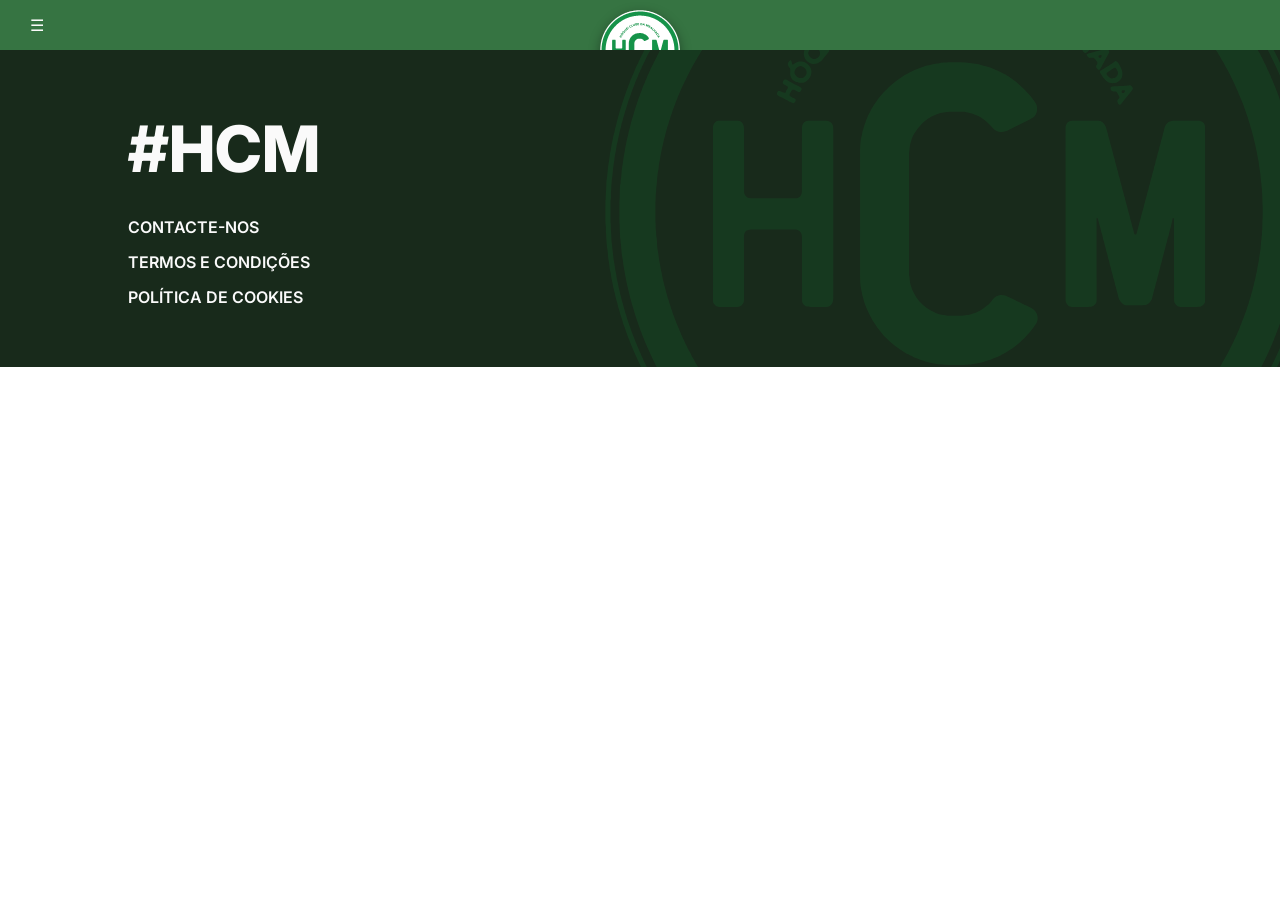
==== games.html @ f508dff7 "Organize project folders, add new games html, and fix next match button - Restructure source files i" ====
<!DOCTYPE html>
<html lang="en">
<head>
  <meta charset="UTF-8">
  <meta name="viewport" content="width=device-width, initial-scale=1.0">
  <title>HC Mealhada - Games</title>
  <link rel="preconnect" href="https://fonts.googleapis.com">
  <link rel="preconnect" href="https://fonts.gstatic.com" crossorigin>
  <link href="https://fonts.googleapis.com/css2?family=Inter:ital,wght@0,300;0,400;0,600;0,700;0,800&display=swap" rel="stylesheet">
  <link rel="stylesheet" href="css/general.css">
  <link rel="stylesheet" href="css/header.css">
  <link rel="stylesheet" href="css/footer.css">
  <link rel="stylesheet" href="css/games.css">
</head>
<body>

  <header>
    <div class="menu-icon">&#9776;</div>
    <img src="images/logo-hcm-white.svg" alt="HC Mealhada logo" class="club-logo">
  </header>

  <main>




  </main>

  <footer>
  <div class="footer-content">
    <div class="footer-brand">#HCM</div>
    <ul class="footer-links">
      <li><a href="#">CONTACTE-NOS</a></li>
      <li><a href="#">TERMOS E CONDIÇÕES</a></li>
      <li><a href="#">POLÍTICA DE COOKIES</a></li>
    </ul>
  </div>
  <img src="images/logo-hcm.svg" alt="HC Mealhada logo" class="club-logo">
</footer>

</body>
</html>
---- css/general.css ----
:root {
  --primary-green: #367442;
  --secondary-green: #182A1B;
  --white: #fafafa;
  --primary-gray: #dddddd;
}

* {
  box-sizing: border-box;
  margin: 0;
  padding: 0;
  font-family: 'Inter', sans-serif;
}

body {
  color: var(--white);
  min-height: 100vh;
}
---- css/header.css ----
header {
  background-color: var(--primary-green);
  align-items: center;
  padding: 15px 30px;
  position: relative;

  img{
    width: 80px;
    height: auto;
    position: absolute;
    left: 50vw;
    top: 10px;
    transform: translateX(-50%);
    filter: drop-shadow(0px 4px 6px rgba(0, 0, 0, 0.4));
  }
}
---- css/footer.css ----
footer {
  background-color: var(--secondary-green);
  padding: 60px 10vw;
  width: 100%;
  position: relative;
  overflow: hidden; 
}

.footer-content {
  position: relative;
  z-index: 2;
  display: flex;
  flex-direction: column;
  gap: 30px;
}

.footer-brand {
  font-weight: 800;
  font-size: clamp(40px, 5vw, 80px);
  color: var(--white);
}

.footer-links {
  list-style: none;
  display: flex;
  flex-direction: column;
  gap: 15px;
}

.footer-links a {
  text-decoration: none;
  color: #fafafa;
  font-weight: 600;
  font-size: 16px;
  transition: opacity 0.3s ease;
}

.footer-links a:hover {
  opacity: 0.7;
}

footer img.club-logo {
  width: 80vw;
  max-width: 900px;
  height: auto;
  position: absolute;
  right: -10vw;
  top: 50%;
  transform: translateY(-50%); 
  opacity: 0.15;
  pointer-events: none;
  z-index: 1;
}

@media (max-width: 855px) {
  footer {
    padding: 20px 10vw;
  }
  footer img.club-logo {
    width: 80vw;
    top: 20vw;
    right: -25vw;
  }
  .footer-links a {
    font-size: 12px;
  }
  .footer-brand {
    font-size: clamp(18px, 8vw, 40px);
  }
}
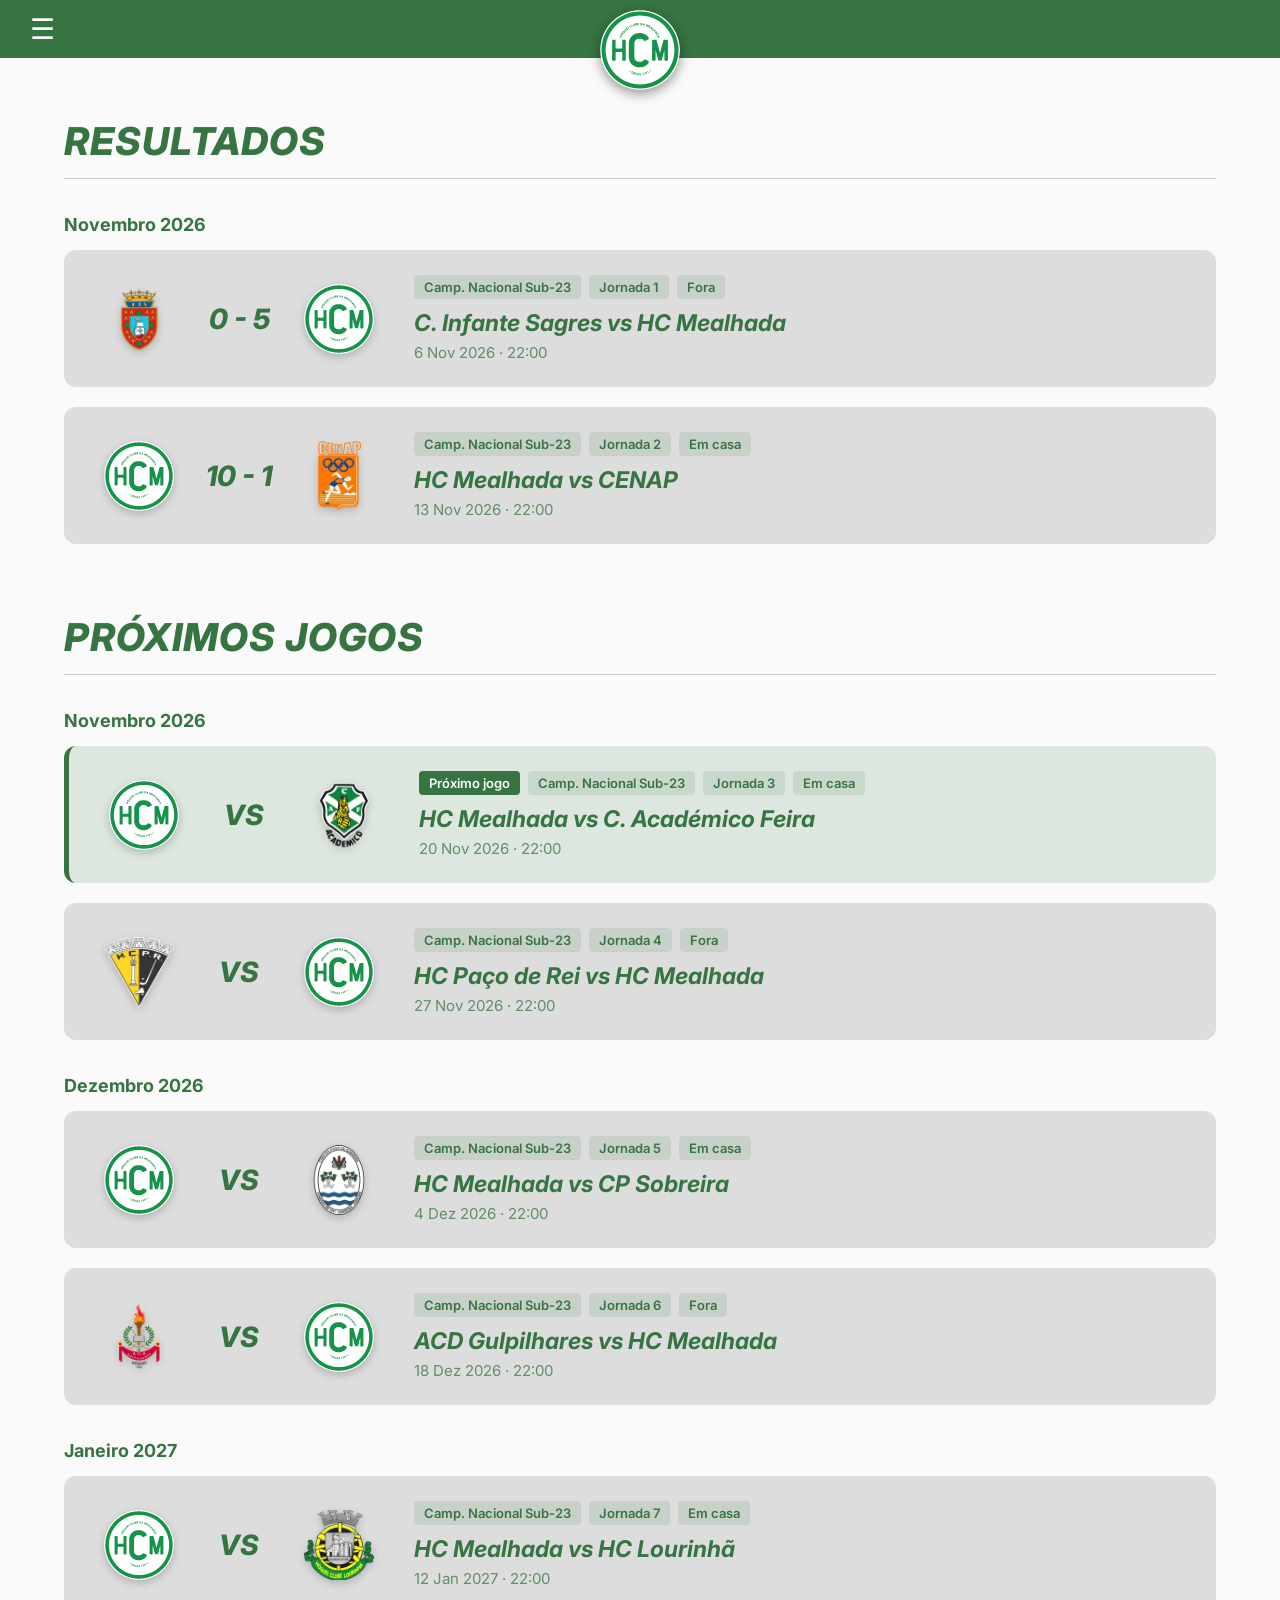
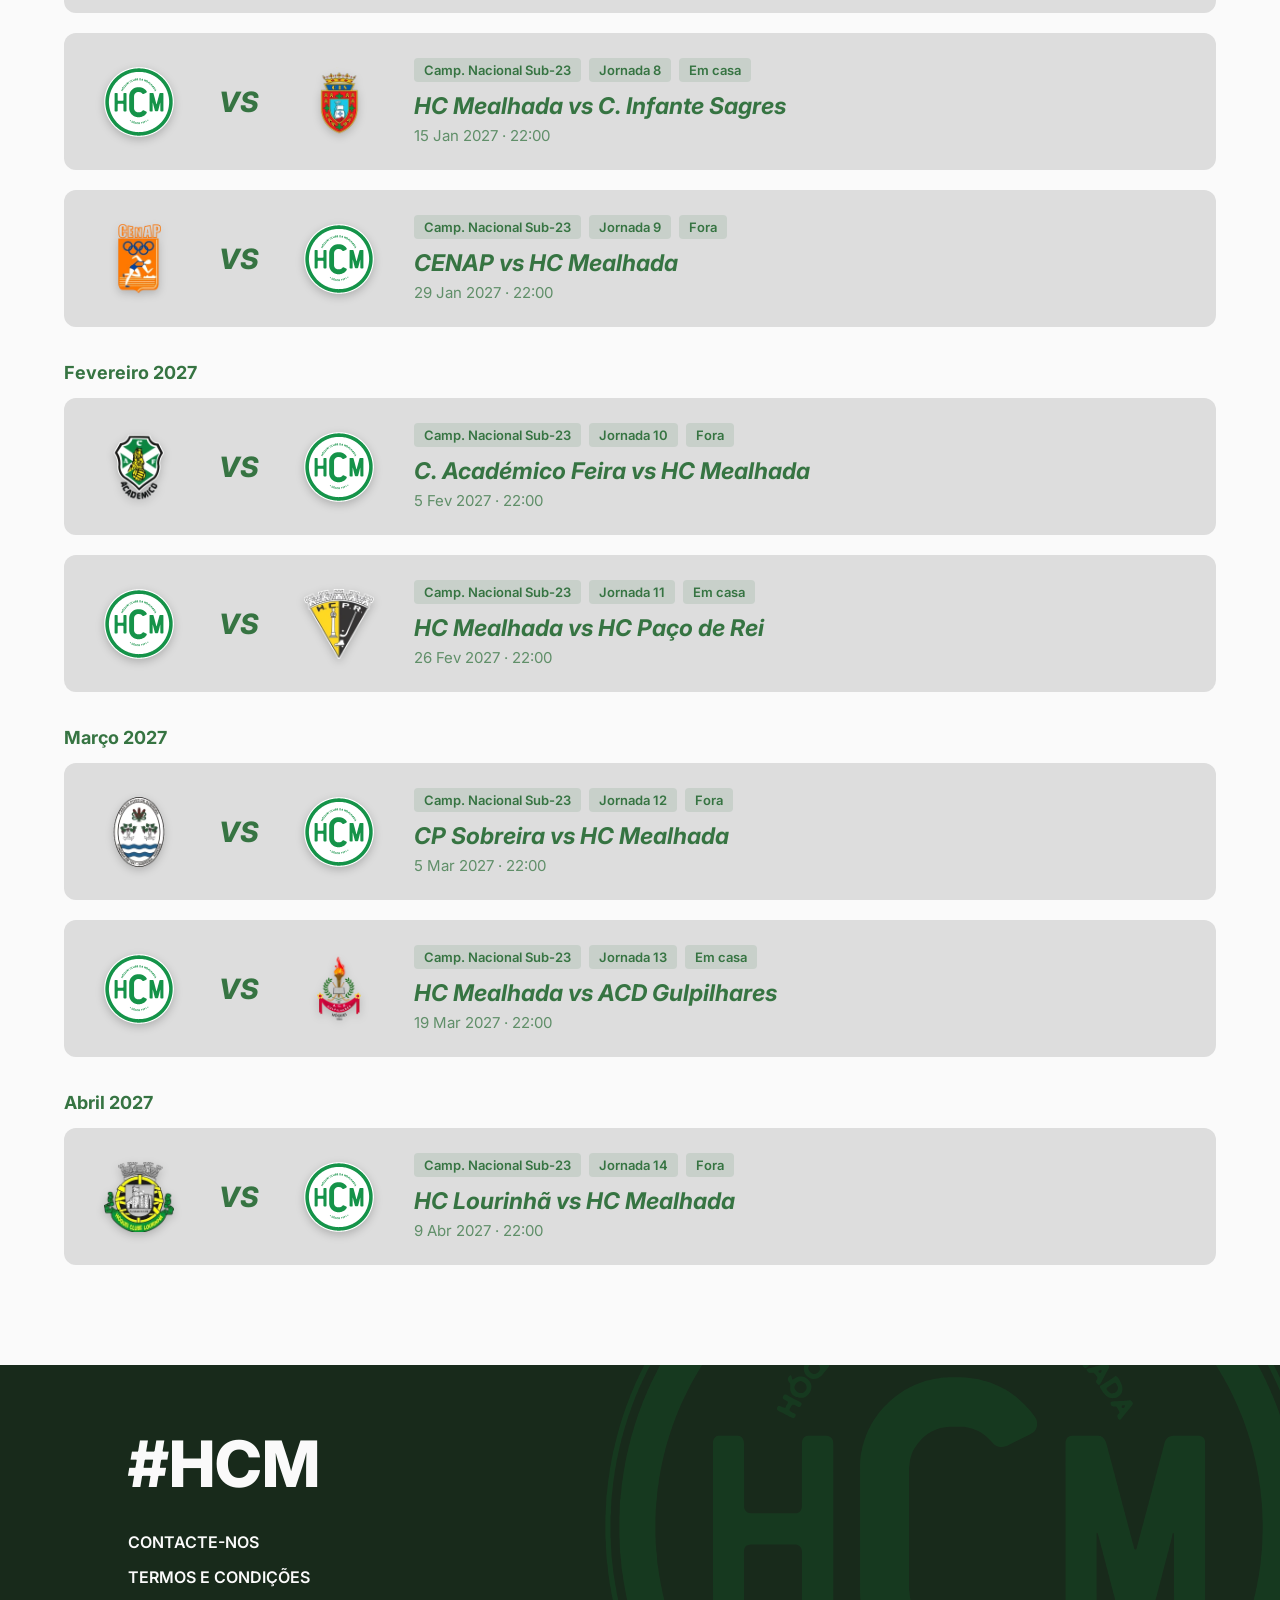
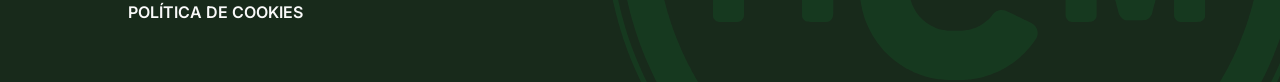
==== commit 4281ccef: "Implement squad section, complete games page, and build navigation bar - Develop the squad section l" ====
--- a/games.html
+++ b/games.html
@@ -15,14 +15,294 @@
 <body>
 
   <header>
-    <div class="menu-icon">&#9776;</div>
-    <img src="images/logo-hcm-white.svg" alt="HC Mealhada logo" class="club-logo">
+    <button class="menu-icon" aria-expanded="false" aria-controls="side-menu">&#9776;</button>
+    <a href="index.html"><img src="images/logo-hcm-white.svg" alt="HC Mealhada logo" class="club-logo"></a>
   </header>
-
-  <main>
-
-
-
+  <nav class="side-menu" id="side-menu" aria-hidden="true">
+    <div class="side-menu-top">
+      <a href="index.html"><img src="images/logo-hcm-white.svg" alt="HC Mealhada logo" class="side-menu-logo"></a>
+      <button class="side-menu-close">
+        Fechar <span aria-hidden="true">&#10005;</span>
+      </button>
+    </div>
+    <ul class="side-menu-links">
+      <li>
+        <a href="index.html">
+          Página Principal
+          <svg viewBox="0 0 24 24" aria-hidden="true"><polyline points="9 6 15 12 9 18"></polyline></svg>
+        </a>
+      </li>
+      <li>
+        <a href="games.html">
+          Resultados e Jogos
+          <svg viewBox="0 0 24 24" aria-hidden="true"><polyline points="9 6 15 12 9 18"></polyline></svg>
+        </a>
+      </li>
+    </ul>
+  </nav>
+
+  <main class="games-page">
+
+    <section class="games-section">
+      <h2 class="games-title">Resultados</h2>
+
+      <h3 class="games-month">Novembro 2026</h3>
+
+      <article class="game-card">
+        <div class="game-teams">
+          <img src="images/opponents/infante.webp" alt="C. Infante Sagres logo">
+          <span class="game-score">0 - 5</span>
+          <img src="images/logo-hcm-white.svg" alt="HC Mealhada logo">
+        </div>
+        <div class="game-info">
+          <div class="game-tags">
+            <span class="tag">Camp. Nacional Sub-23</span>
+            <span class="tag">Jornada 1</span>
+            <span class="tag">Fora</span>
+          </div>
+          <h4>C. Infante Sagres vs HC Mealhada</h4>
+          <p class="game-date"><time datetime="2026-11-06T22:00">6 Nov 2026 · 22:00</time></p>
+        </div>
+      </article>
+
+      <article class="game-card">
+        <div class="game-teams">
+          <img src="images/logo-hcm-white.svg" alt="HC Mealhada logo">
+          <span class="game-score">10 - 1</span>
+          <img src="images/opponents/cenap.webp" alt="CENAP logo">
+        </div>
+        <div class="game-info">
+          <div class="game-tags">
+            <span class="tag">Camp. Nacional Sub-23</span>
+            <span class="tag">Jornada 2</span>
+            <span class="tag">Em casa</span>
+          </div>
+          <h4>HC Mealhada vs CENAP</h4>
+          <p class="game-date"><time datetime="2026-11-13T22:00">13 Nov 2026 · 22:00</time></p>
+        </div>
+      </article>
+    </section>
+
+    <section class="games-section">
+      <h2 class="games-title">Próximos Jogos</h2>
+
+      <h3 class="games-month">Novembro 2026</h3>
+
+      <article class="game-card next-game">
+        <div class="game-teams">
+          <img src="images/logo-hcm-white.svg" alt="HC Mealhada logo">
+          <span class="game-vs">VS</span>
+          <img src="images/opponents/feira.webp" alt="C. Académico Feira logo">
+        </div>
+        <div class="game-info">
+          <div class="game-tags">
+            <span class="tag tag-highlight">Próximo jogo</span>
+            <span class="tag">Camp. Nacional Sub-23</span>
+            <span class="tag">Jornada 3</span>
+            <span class="tag">Em casa</span>
+          </div>
+          <h4>HC Mealhada vs C. Académico Feira</h4>
+          <p class="game-date"><time datetime="2026-11-20T22:00">20 Nov 2026 · 22:00</time></p>
+        </div>
+      </article>
+
+      <article class="game-card">
+        <div class="game-teams">
+          <img src="images/opponents/hc_paco_de_rei_300.webp" alt="HC Paço de Rei logo">
+          <span class="game-vs">VS</span>
+          <img src="images/logo-hcm-white.svg" alt="HC Mealhada logo">
+        </div>
+        <div class="game-info">
+          <div class="game-tags">
+            <span class="tag">Camp. Nacional Sub-23</span>
+            <span class="tag">Jornada 4</span>
+            <span class="tag">Fora</span>
+          </div>
+          <h4>HC Paço de Rei vs HC Mealhada</h4>
+          <p class="game-date"><time datetime="2026-11-27T22:00">27 Nov 2026 · 22:00</time></p>
+        </div>
+      </article>
+
+      <h3 class="games-month">Dezembro 2026</h3>
+
+      <article class="game-card">
+        <div class="game-teams">
+          <img src="images/logo-hcm-white.svg" alt="HC Mealhada logo">
+          <span class="game-vs">VS</span>
+          <img src="images/opponents/cp_sobreira_300.webp" alt="CP Sobreira logo">
+        </div>
+        <div class="game-info">
+          <div class="game-tags">
+            <span class="tag">Camp. Nacional Sub-23</span>
+            <span class="tag">Jornada 5</span>
+            <span class="tag">Em casa</span>
+          </div>
+          <h4>HC Mealhada vs CP Sobreira</h4>
+          <p class="game-date"><time datetime="2026-12-04T22:00">4 Dez 2026 · 22:00</time></p>
+        </div>
+      </article>
+
+      <article class="game-card">
+        <div class="game-teams">
+          <img src="images/opponents/gulpilhares.webp" alt="ACD Gulpilhares logo">
+          <span class="game-vs">VS</span>
+          <img src="images/logo-hcm-white.svg" alt="HC Mealhada logo">
+        </div>
+        <div class="game-info">
+          <div class="game-tags">
+            <span class="tag">Camp. Nacional Sub-23</span>
+            <span class="tag">Jornada 6</span>
+            <span class="tag">Fora</span>
+          </div>
+          <h4>ACD Gulpilhares vs HC Mealhada</h4>
+          <p class="game-date"><time datetime="2026-12-18T22:00">18 Dez 2026 · 22:00</time></p>
+        </div>
+      </article>
+
+      <h3 class="games-month">Janeiro 2027</h3>
+
+      <article class="game-card">
+        <div class="game-teams">
+          <img src="images/logo-hcm-white.svg" alt="HC Mealhada logo">
+          <span class="game-vs">VS</span>
+          <img src="images/opponents/lorinha.webp" alt="HC Lourinhã logo">
+        </div>
+        <div class="game-info">
+          <div class="game-tags">
+            <span class="tag">Camp. Nacional Sub-23</span>
+            <span class="tag">Jornada 7</span>
+            <span class="tag">Em casa</span>
+          </div>
+          <h4>HC Mealhada vs HC Lourinhã</h4>
+          <p class="game-date"><time datetime="2027-01-12T22:00">12 Jan 2027 · 22:00</time></p>
+        </div>
+      </article>
+
+      <article class="game-card">
+        <div class="game-teams">
+          <img src="images/logo-hcm-white.svg" alt="HC Mealhada logo">
+          <span class="game-vs">VS</span>
+          <img src="images/opponents/infante.webp" alt="C. Infante Sagres logo">
+        </div>
+        <div class="game-info">
+          <div class="game-tags">
+            <span class="tag">Camp. Nacional Sub-23</span>
+            <span class="tag">Jornada 8</span>
+            <span class="tag">Em casa</span>
+          </div>
+          <h4>HC Mealhada vs C. Infante Sagres</h4>
+          <p class="game-date"><time datetime="2027-01-15T22:00">15 Jan 2027 · 22:00</time></p>
+        </div>
+      </article>
+
+      <article class="game-card">
+        <div class="game-teams">
+          <img src="images/opponents/cenap.webp" alt="CENAP logo">
+          <span class="game-vs">VS</span>
+          <img src="images/logo-hcm-white.svg" alt="HC Mealhada logo">
+        </div>
+        <div class="game-info">
+          <div class="game-tags">
+            <span class="tag">Camp. Nacional Sub-23</span>
+            <span class="tag">Jornada 9</span>
+            <span class="tag">Fora</span>
+          </div>
+          <h4>CENAP vs HC Mealhada</h4>
+          <p class="game-date"><time datetime="2027-01-29T22:00">29 Jan 2027 · 22:00</time></p>
+        </div>
+      </article>
+
+      <h3 class="games-month">Fevereiro 2027</h3>
+
+      <article class="game-card">
+        <div class="game-teams">
+          <img src="images/opponents/feira.webp" alt="C. Académico Feira logo">
+          <span class="game-vs">VS</span>
+          <img src="images/logo-hcm-white.svg" alt="HC Mealhada logo">
+        </div>
+        <div class="game-info">
+          <div class="game-tags">
+            <span class="tag">Camp. Nacional Sub-23</span>
+            <span class="tag">Jornada 10</span>
+            <span class="tag">Fora</span>
+          </div>
+          <h4>C. Académico Feira vs HC Mealhada</h4>
+          <p class="game-date"><time datetime="2027-02-05T22:00">5 Fev 2027 · 22:00</time></p>
+        </div>
+      </article>
+
+      <article class="game-card">
+        <div class="game-teams">
+          <img src="images/logo-hcm-white.svg" alt="HC Mealhada logo">
+          <span class="game-vs">VS</span>
+          <img src="images/opponents/hc_paco_de_rei_300.webp" alt="HC Paço de Rei logo">
+        </div>
+        <div class="game-info">
+          <div class="game-tags">
+            <span class="tag">Camp. Nacional Sub-23</span>
+            <span class="tag">Jornada 11</span>
+            <span class="tag">Em casa</span>
+          </div>
+          <h4>HC Mealhada vs HC Paço de Rei</h4>
+          <p class="game-date"><time datetime="2027-02-26T22:00">26 Fev 2027 · 22:00</time></p>
+        </div>
+      </article>
+
+      <h3 class="games-month">Março 2027</h3>
+
+      <article class="game-card">
+        <div class="game-teams">
+          <img src="images/opponents/cp_sobreira_300.webp" alt="CP Sobreira logo">
+          <span class="game-vs">VS</span>
+          <img src="images/logo-hcm-white.svg" alt="HC Mealhada logo">
+        </div>
+        <div class="game-info">
+          <div class="game-tags">
+            <span class="tag">Camp. Nacional Sub-23</span>
+            <span class="tag">Jornada 12</span>
+            <span class="tag">Fora</span>
+          </div>
+          <h4>CP Sobreira vs HC Mealhada</h4>
+          <p class="game-date"><time datetime="2027-03-05T22:00">5 Mar 2027 · 22:00</time></p>
+        </div>
+      </article>
+
+      <article class="game-card">
+        <div class="game-teams">
+          <img src="images/logo-hcm-white.svg" alt="HC Mealhada logo">
+          <span class="game-vs">VS</span>
+          <img src="images/opponents/gulpilhares.webp" alt="ACD Gulpilhares logo">
+        </div>
+        <div class="game-info">
+          <div class="game-tags">
+            <span class="tag">Camp. Nacional Sub-23</span>
+            <span class="tag">Jornada 13</span>
+            <span class="tag">Em casa</span>
+          </div>
+          <h4>HC Mealhada vs ACD Gulpilhares</h4>
+          <p class="game-date"><time datetime="2027-03-19T22:00">19 Mar 2027 · 22:00</time></p>
+        </div>
+      </article>
+
+      <h3 class="games-month">Abril 2027</h3>
+
+      <article class="game-card">
+        <div class="game-teams">
+          <img src="images/opponents/lorinha.webp" alt="HC Lourinhã logo">
+          <span class="game-vs">VS</span>
+          <img src="images/logo-hcm-white.svg" alt="HC Mealhada logo">
+        </div>
+        <div class="game-info">
+          <div class="game-tags">
+            <span class="tag">Camp. Nacional Sub-23</span>
+            <span class="tag">Jornada 14</span>
+            <span class="tag">Fora</span>
+          </div>
+          <h4>HC Lourinhã vs HC Mealhada</h4>
+          <p class="game-date"><time datetime="2027-04-09T22:00">9 Abr 2027 · 22:00</time></p>
+        </div>
+      </article>
+    </section>
 
   </main>
 
@@ -38,5 +318,6 @@
   <img src="images/logo-hcm.svg" alt="HC Mealhada logo" class="club-logo">
 </footer>
 
+  <script src="js/main.js"></script>
 </body>
 </html>
--- a/css/header.css
+++ b/css/header.css
@@ -13,4 +13,118 @@
     transform: translateX(-50%);
     filter: drop-shadow(0px 4px 6px rgba(0, 0, 0, 0.4));
   }
-}+}
+
+.menu-icon {
+  background: none;
+  border: none;
+  color: var(--white);
+  font-size: 28px;
+  line-height: 1;
+  cursor: pointer;
+  transition: opacity 0.3s ease;
+}
+
+.menu-icon:hover {
+  opacity: 0.7;
+}
+
+.side-menu {
+  position: fixed;
+  inset: 0;
+  z-index: 100;
+  background-color: var(--primary-green);
+  padding: 25px 5vw;
+  overflow-y: auto;
+  transform: translateX(-100%);
+  visibility: hidden;
+  transition: transform 0.5s cubic-bezier(0.65, 0, 0.35, 1), visibility 0s linear 0.5s;
+}
+
+.side-menu.open {
+  transform: translateX(0);
+  visibility: visible;
+  transition: transform 0.5s cubic-bezier(0.65, 0, 0.35, 1), visibility 0s;
+}
+
+.side-menu-top {
+  display: flex;
+  justify-content: space-between;
+  align-items: flex-start;
+  margin-bottom: 60px;
+}
+
+.side-menu-logo {
+  width: 80px;
+  height: auto;
+  filter: drop-shadow(0px 4px 6px rgba(0, 0, 0, 0.4));
+}
+
+.side-menu-close {
+  display: flex;
+  align-items: center;
+  gap: 12px;
+  background: none;
+  border: none;
+  color: var(--white);
+  font-size: 16px;
+  font-weight: 800;
+  text-transform: uppercase;
+  cursor: pointer;
+  transition: opacity 0.3s ease;
+}
+
+.side-menu-close span {
+  font-size: 22px;
+}
+
+.side-menu-close:hover {
+  opacity: 0.7;
+}
+
+.side-menu-links {
+  list-style: none;
+}
+
+.side-menu-links a {
+  display: flex;
+  justify-content: space-between;
+  align-items: center;
+  max-width: 500px;
+  padding: 14px 0;
+  color: rgba(250, 250, 250, 0.6);
+  text-decoration: none;
+  font-size: clamp(20px, 2.5vw, 32px);
+  font-weight: 800;
+  text-transform: uppercase;
+  transition: color 0.3s ease;
+}
+
+.side-menu-links a:hover {
+  color: var(--white);
+}
+
+.side-menu-links svg {
+  width: 20px;
+  height: 20px;
+  flex-shrink: 0;
+  fill: none;
+  stroke: currentColor;
+  stroke-width: 2.5;
+  stroke-linecap: round;
+  stroke-linejoin: round;
+}
+
+body.menu-open {
+  overflow: hidden;
+}
+
+@media (max-width: 855px) {
+  .side-menu-logo {
+    width: 60px;
+  }
+
+  .side-menu-top {
+    margin-bottom: 40px;
+  }
+}
--- a/css/footer.css
+++ b/css/footer.css
@@ -52,6 +52,7 @@
   z-index: 1;
 }
 
+/* media queries ----------------------------------------------------------------------------------*/
 @media (max-width: 855px) {
   footer {
     padding: 20px 10vw;
--- a/css/games.css
+++ b/css/games.css
@@ -0,0 +1,133 @@
+.games-page {
+  background-color: var(--white);
+  color: var(--primary-green);
+  padding: 60px 5vw 80px;
+}
+
+.games-section + .games-section {
+  margin-top: 70px;
+}
+
+.games-title {
+  font-size: clamp(26px, 3vw, 40px);
+  font-weight: 800;
+  font-style: italic;
+  text-transform: uppercase;
+  letter-spacing: 1px;
+  padding-bottom: 14px;
+  border-bottom: 1px solid rgba(54, 116, 66, 0.3);
+}
+
+.games-month {
+  font-size: 18px;
+  font-weight: 700;
+  margin: 35px 0 15px;
+}
+
+.game-card {
+  display: grid;
+  grid-template-columns: auto 1fr;
+  align-items: center;
+  gap: 40px;
+  background-color: var(--primary-gray);
+  border-radius: 12px;
+  padding: 25px 40px;
+  margin-bottom: 20px;
+  transition: background-color 0.3s ease;
+}
+
+.game-card:hover {
+  background-color: #d2d2d2;
+}
+
+.game-card.next-game {
+  border-left: 5px solid var(--primary-green);
+  background-color: rgba(54, 116, 66, 0.15);
+}
+
+.game-teams {
+  display: flex;
+  align-items: center;
+  gap: 30px;
+}
+
+.game-teams img {
+  width: 70px;
+  height: 70px;
+  object-fit: contain;
+  filter: drop-shadow(0 3px 4px rgba(0, 0, 0, 0.2));
+}
+
+.game-vs,
+.game-score {
+  min-width: 70px;
+  text-align: center;
+  font-size: 28px;
+  font-weight: 800;
+  font-style: italic;
+}
+
+.game-score {
+  white-space: nowrap;
+}
+
+.game-tags {
+  display: flex;
+  flex-wrap: wrap;
+  gap: 8px;
+  margin-bottom: 10px;
+}
+
+.tag {
+  background-color: rgba(54, 116, 66, 0.12);
+  border-radius: 4px;
+  padding: 4px 10px;
+  font-size: 13px;
+  font-weight: 600;
+}
+
+.tag-highlight {
+  background-color: var(--primary-green);
+  color: var(--white);
+}
+
+.game-info h4 {
+  font-size: clamp(18px, 1.8vw, 24px);
+  font-weight: 700;
+  font-style: italic;
+  margin-bottom: 6px;
+}
+
+.game-date {
+  font-size: 15px;
+  color: rgba(54, 116, 66, 0.75);
+}
+
+/* media queries ----------------------------------------------------------------------------------*/
+@media (max-width: 1000px) {
+  .game-card {
+    gap: 25px 35px;
+  }
+}
+
+@media (max-width: 650px) {
+  .game-card {
+    grid-template-columns: 1fr;
+    justify-items: center;
+    text-align: center;
+    padding: 25px 20px;
+  }
+
+  .game-teams {
+    gap: 20px;
+  }
+
+  .game-teams img {
+    width: 55px;
+    height: 55px;
+  }
+
+  .game-tags {
+    justify-content: center;
+  }
+}
